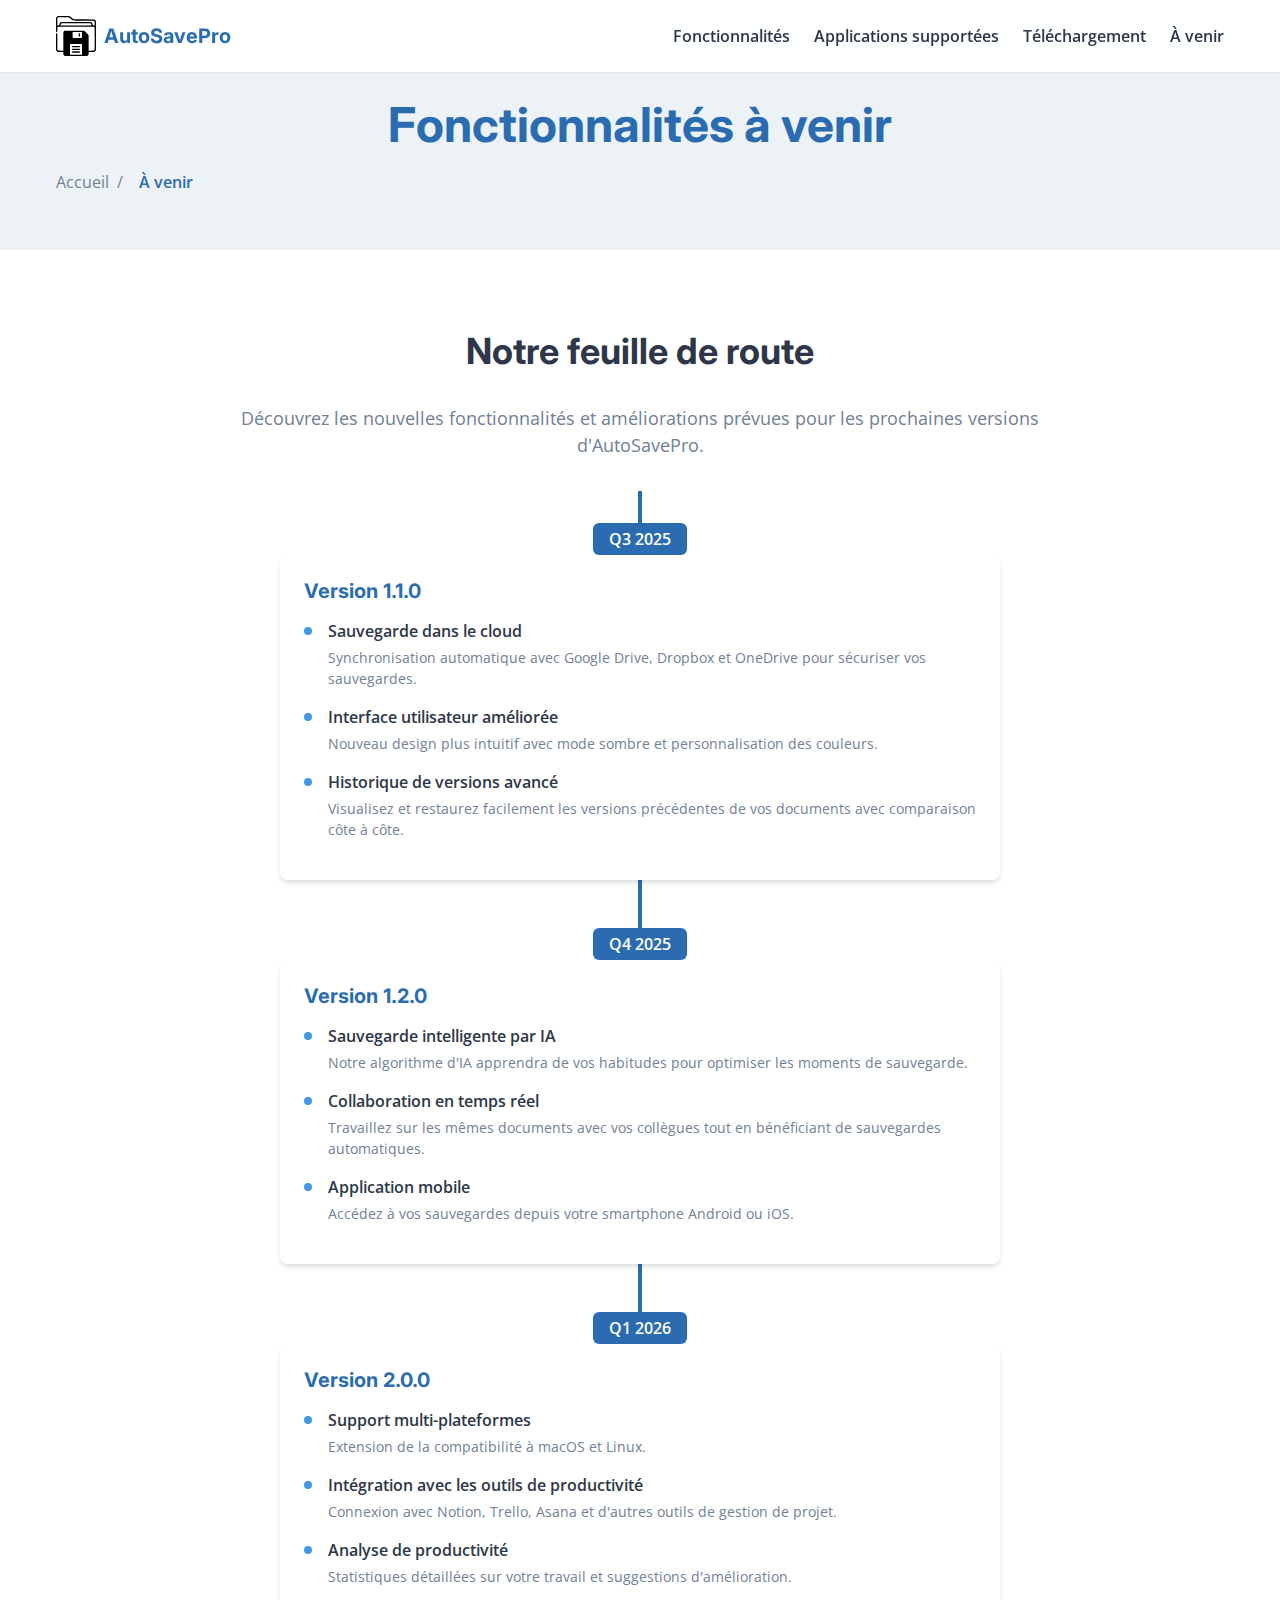
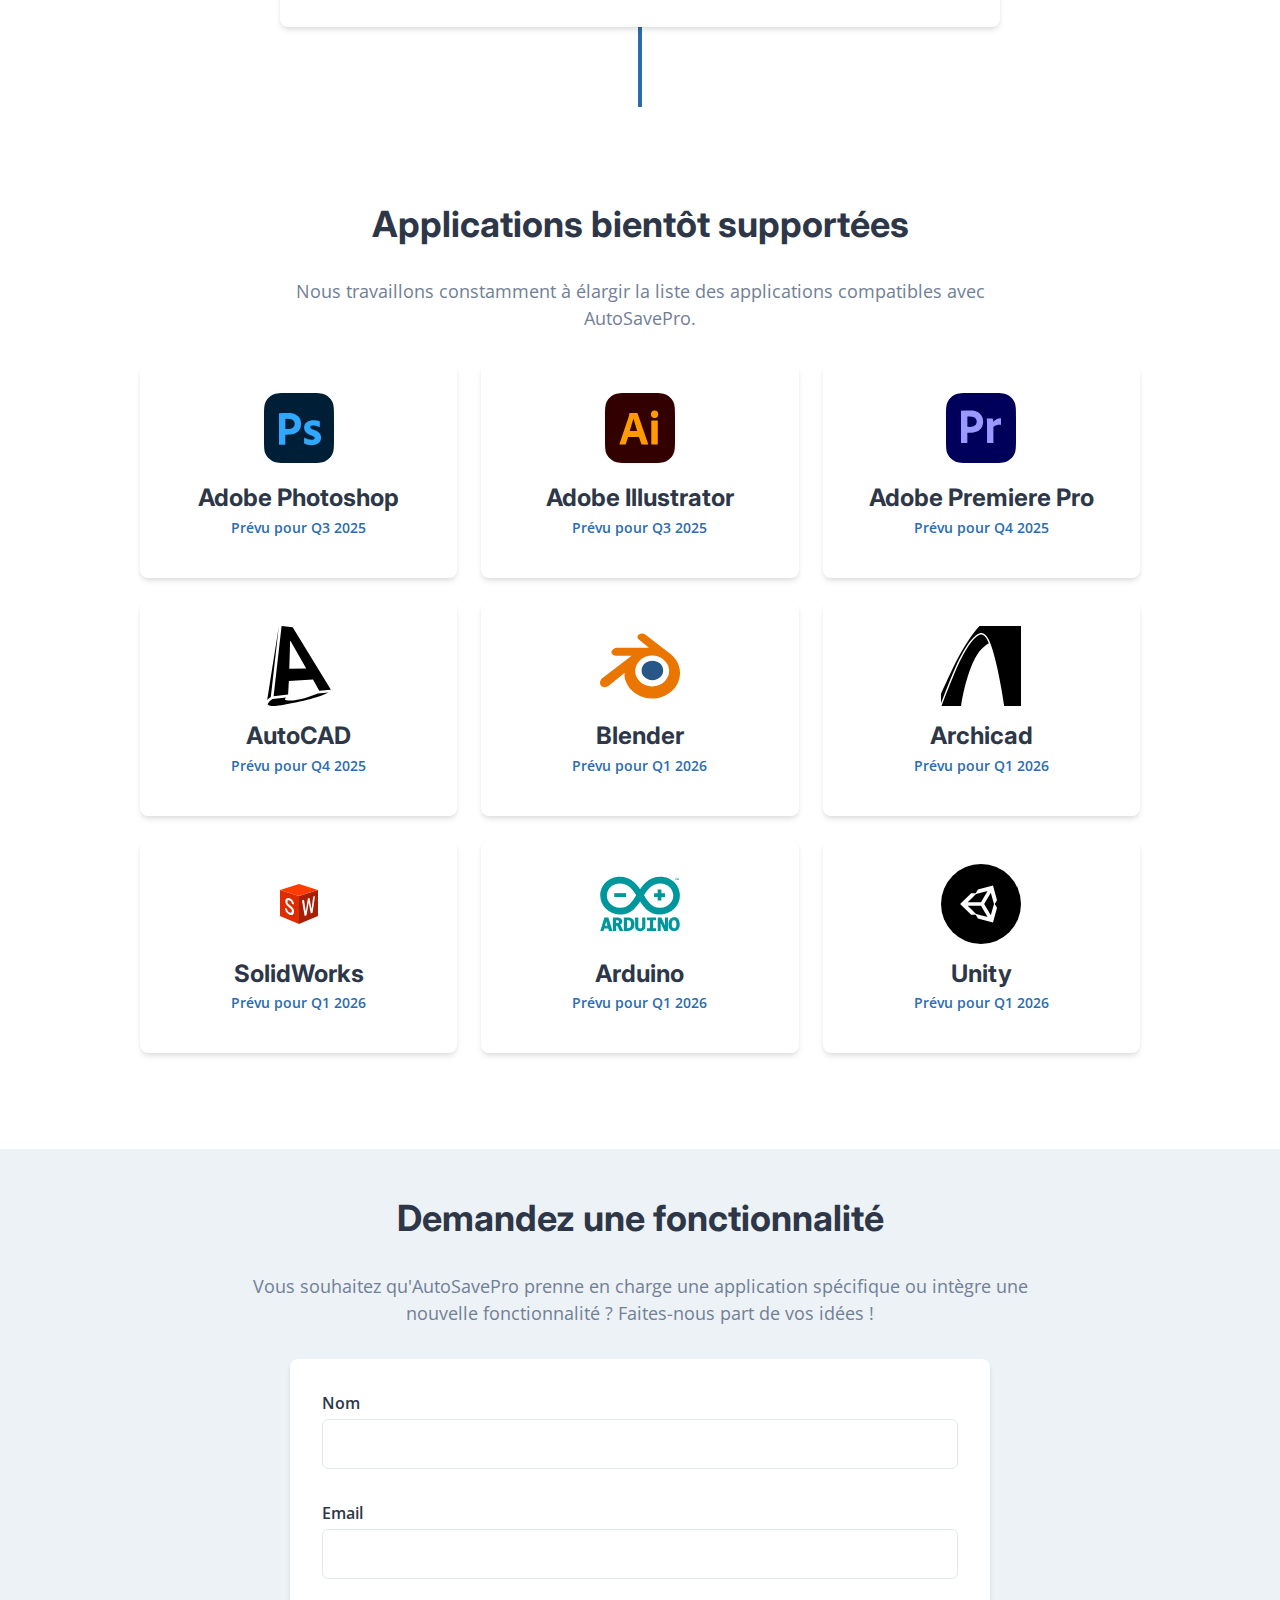
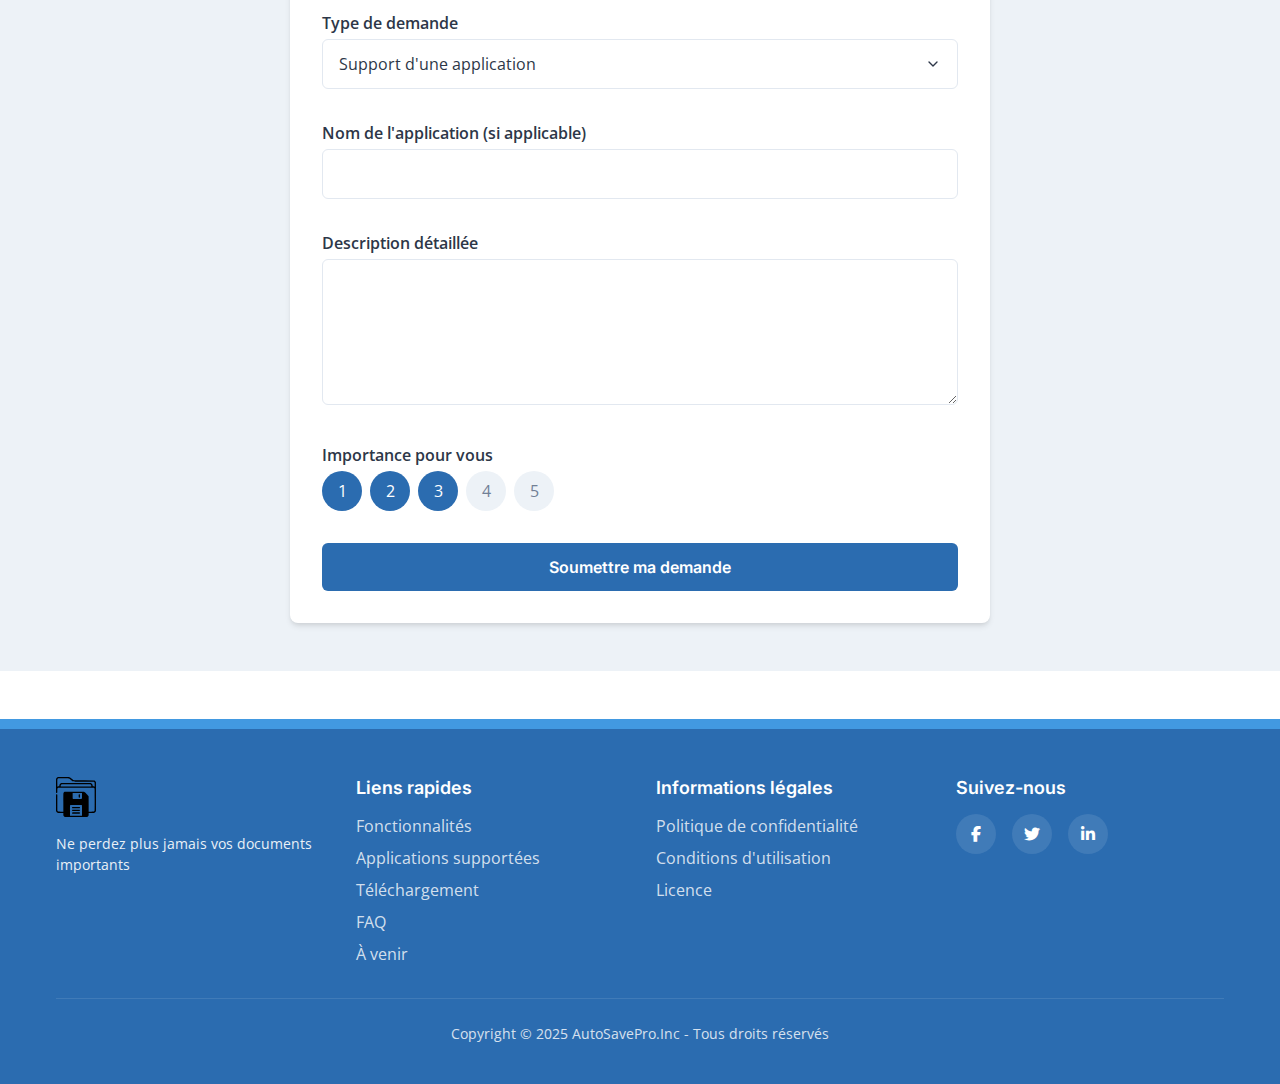
==== pages/a-venir.html @ 8294932c "Premier commit" ====
<!DOCTYPE html>
<html lang="fr">
<head>
    <meta charset="UTF-8">
    <meta name="viewport" content="width=device-width, initial-scale=1.0">
    <title>À venir - AutoSavePro</title>
    <meta name="description" content="Découvrez les futures fonctionnalités et applications supportées par AutoSavePro">
    
    <!-- Fonts -->
    <link href="https://fonts.googleapis.com/css2?family=Inter:wght@400;600;700&family=Open+Sans:wght@400;600&family=Roboto+Mono&display=swap" rel="stylesheet">
    
    <!-- Font Awesome -->
    <link rel="stylesheet" href="https://cdnjs.cloudflare.com/ajax/libs/font-awesome/6.5.1/css/all.min.css">
    
    <!-- Styles -->
    <link rel="stylesheet" href="../styles/main.css">
    
    <!-- Favicon -->
    <link rel="icon" href="../assets/images/favicon.svg" type="image/svg+xml">
    <link rel="icon" href="../assets/images/favicon.ico" sizes="any">
</head>
<body>
    <!-- Header -->
    <header class="header">
        <div class="container">
            <div class="header__logo">
                <a href="../index.html">
                    <img src="../assets/images/logo.svg" alt="AutoSavePro Logo">
                    <span class="header__logo-text">AutoSavePro</span>
                </a>
            </div>
            <nav class="header__nav">
                <ul class="header__nav-list">
                    <li class="header__nav-item"><a href="../index.html#features">Fonctionnalités</a></li>
                    <li class="header__nav-item"><a href="../index.html#apps">Applications supportées</a></li>
                    <li class="header__nav-item"><a href="../index.html#download">Téléchargement</a></li>
                    <li class="header__nav-item"><a href="a-venir.html" class="active">À venir</a></li>
                </ul>
            </nav>
            <button class="menu-toggle" aria-label="Toggle menu">
                <span></span>
                <span></span>
                <span></span>
            </button>
        </div>
    </header>

    <!-- Page Header -->
    <section class="page-header">
        <div class="container">
            <h1 class="page-title">Fonctionnalités à venir</h1>
            <nav class="breadcrumbs">
                <ul class="breadcrumbs__list">
                    <li class="breadcrumbs__item"><a href="../index.html" class="breadcrumbs__link">Accueil</a></li>
                    <li class="breadcrumbs__item"><span class="breadcrumbs__link breadcrumbs__link--active">À venir</span></li>
                </ul>
            </nav>
        </div>
    </section>

    <!-- Roadmap Section -->
    <section class="roadmap">
        <div class="container">
            <h2 class="section-title">Notre feuille de route</h2>
            <p class="roadmap__intro">Découvrez les nouvelles fonctionnalités et améliorations prévues pour les prochaines versions d'AutoSavePro.</p>
            
            <div class="timeline">
                <div class="timeline__item">
                    <div class="timeline__badge">Q3 2025</div>
                    <div class="timeline__content">
                        <h3>Version 1.1.0</h3>
                        <ul class="feature-list">
                            <li>
                                <span class="feature-list__title">Sauvegarde dans le cloud</span>
                                <p class="feature-list__description">Synchronisation automatique avec Google Drive, Dropbox et OneDrive pour sécuriser vos sauvegardes.</p>
                            </li>
                            <li>
                                <span class="feature-list__title">Interface utilisateur améliorée</span>
                                <p class="feature-list__description">Nouveau design plus intuitif avec mode sombre et personnalisation des couleurs.</p>
                            </li>
                            <li>
                                <span class="feature-list__title">Historique de versions avancé</span>
                                <p class="feature-list__description">Visualisez et restaurez facilement les versions précédentes de vos documents avec comparaison côte à côte.</p>
                            </li>
                        </ul>
                    </div>
                </div>
                
                <div class="timeline__item">
                    <div class="timeline__badge">Q4 2025</div>
                    <div class="timeline__content">
                        <h3>Version 1.2.0</h3>
                        <ul class="feature-list">
                            <li>
                                <span class="feature-list__title">Sauvegarde intelligente par IA</span>
                                <p class="feature-list__description">Notre algorithme d'IA apprendra de vos habitudes pour optimiser les moments de sauvegarde.</p>
                            </li>
                            <li>
                                <span class="feature-list__title">Collaboration en temps réel</span>
                                <p class="feature-list__description">Travaillez sur les mêmes documents avec vos collègues tout en bénéficiant de sauvegardes automatiques.</p>
                            </li>
                            <li>
                                <span class="feature-list__title">Application mobile</span>
                                <p class="feature-list__description">Accédez à vos sauvegardes depuis votre smartphone Android ou iOS.</p>
                            </li>
                        </ul>
                    </div>
                </div>
                
                <div class="timeline__item">
                    <div class="timeline__badge">Q1 2026</div>
                    <div class="timeline__content">
                        <h3>Version 2.0.0</h3>
                        <ul class="feature-list">
                            <li>
                                <span class="feature-list__title">Support multi-plateformes</span>
                                <p class="feature-list__description">Extension de la compatibilité à macOS et Linux.</p>
                            </li>
                            <li>
                                <span class="feature-list__title">Intégration avec les outils de productivité</span>
                                <p class="feature-list__description">Connexion avec Notion, Trello, Asana et d'autres outils de gestion de projet.</p>
                            </li>
                            <li>
                                <span class="feature-list__title">Analyse de productivité</span>
                                <p class="feature-list__description">Statistiques détaillées sur votre travail et suggestions d'amélioration.</p>
                            </li>
                        </ul>
                    </div>
                </div>
            </div>
        </div>
    </section>

    <!-- Future Apps Section -->
    <section class="future-apps">
        <div class="container">
            <h2 class="section-title">Applications bientôt supportées</h2>
            <p class="future-apps__intro">Nous travaillons constamment à élargir la liste des applications compatibles avec AutoSavePro.</p>
            
            <div class="app-grid">
                <div class="app-card">
                    <div class="app-card__icon">
                        <img src="../assets/icons/photoshop.svg" alt="Adobe Photoshop" onerror="this.src='../assets/icons/placeholder.svg'">
                    </div>
                    <h3 class="app-card__title">Adobe Photoshop</h3>
                    <p class="app-card__status">Prévu pour Q3 2025</p>
                </div>
                
                <div class="app-card">
                    <div class="app-card__icon">
                        <img src="../assets/icons/illustrator.svg" alt="Adobe Illustrator" onerror="this.src='../assets/icons/placeholder.svg'">
                    </div>
                    <h3 class="app-card__title">Adobe Illustrator</h3>
                    <p class="app-card__status">Prévu pour Q3 2025</p>
                </div>
                
                <div class="app-card">
                    <div class="app-card__icon">
                        <img src="../assets/icons/premiere.svg" alt="Adobe Premiere Pro" onerror="this.src='../assets/icons/placeholder.svg'">
                    </div>
                    <h3 class="app-card__title">Adobe Premiere Pro</h3>
                    <p class="app-card__status">Prévu pour Q4 2025</p>
                </div>
                
                <div class="app-card">
                    <div class="app-card__icon">
                        <img src="../assets/icons/autocad.svg" alt="AutoCAD" onerror="this.src='../assets/icons/placeholder.svg'">
                    </div>
                    <h3 class="app-card__title">AutoCAD</h3>
                    <p class="app-card__status">Prévu pour Q4 2025</p>
                </div>
                
                <div class="app-card">
                    <div class="app-card__icon">
                        <img src="../assets/icons/blender.svg" alt="Blender" onerror="this.src='../assets/icons/placeholder.svg'">
                    </div>
                    <h3 class="app-card__title">Blender</h3>
                    <p class="app-card__status">Prévu pour Q1 2026</p>
                </div>

                <div class="app-card">
                    <div class="app-card__icon">
                        <img src="../assets/icons/archicad.svg" alt="Blender" onerror="this.src='../assets/icons/placeholder.svg'">
                    </div>
                    <h3 class="app-card__title">Archicad</h3>
                    <p class="app-card__status">Prévu pour Q1 2026</p>
                </div>

                <div class="app-card">
                    <div class="app-card__icon">
                        <img src="../assets/icons/solidworks.svg" alt="Blender" onerror="this.src='../assets/icons/placeholder.svg'">
                    </div>
                    <h3 class="app-card__title">SolidWorks</h3>
                    <p class="app-card__status">Prévu pour Q1 2026</p>
                </div>
                
                <div class="app-card">
                    <div class="app-card__icon">
                        <img src="../assets/icons/arduino.svg" alt="Blender" onerror="this.src='../assets/icons/placeholder.svg'">
                    </div>
                    <h3 class="app-card__title">Arduino</h3>
                    <p class="app-card__status">Prévu pour Q1 2026</p>
                </div>

                <div class="app-card">
                    <div class="app-card__icon">
                        <img src="../assets/icons/unity.svg" alt="Unity" onerror="this.src='../assets/icons/placeholder.svg'">
                    </div>
                    <h3 class="app-card__title">Unity</h3>
                    <p class="app-card__status">Prévu pour Q1 2026</p>
                </div>
            </div>
        </div>
    </section>

    <!-- Feature Request Section -->
    <section class="feature-request">
        <div class="container">
            <h2 class="section-title">Demandez une fonctionnalité</h2>
            <p class="feature-request__intro">Vous souhaitez qu'AutoSavePro prenne en charge une application spécifique ou intègre une nouvelle fonctionnalité ? Faites-nous part de vos idées !</p>
            
            <div class="feature-request__form-container">
                <form id="featureRequestForm" class="feature-request__form" action="https://formsubmit.co/aresgnimagnon0@gmail.com" method="POST">
                    <input type="hidden" name="_next" value="https://votresite.com/merci.html">
                    <input type="hidden" name="_subject" value="Nouvelle demande de fonctionnalité - AutoSavePro">
                    <input type="hidden" name="_captcha" value="true">
                    <div class="form-group">
                        <label for="name" class="form-label">Nom</label>
                        <input type="text" id="name" name="name" class="form-input" required>
                    </div>
                    
                    <div class="form-group">
                        <label for="email" class="form-label">Email</label>
                        <input type="email" id="email" name="email" class="form-input" required>
                    </div>
                    
                    <div class="form-group">
                        <label for="requestType" class="form-label">Type de demande</label>
                        <select id="requestType" name="requestType" class="form-select">
                            <option value="app">Support d'une application</option>
                            <option value="feature">Nouvelle fonctionnalité</option>
                            <option value="improvement">Amélioration d'une fonctionnalité existante</option>
                            <option value="other">Autre</option>
                        </select>
                    </div>
                    
                    <div class="form-group">
                        <label for="appName" class="form-label">Nom de l'application (si applicable)</label>
                        <input type="text" id="appName" name="appName" class="form-input">
                    </div>
                    
                    <div class="form-group">
                        <label for="description" class="form-label">Description détaillée</label>
                        <textarea id="description" name="description" class="form-textarea" rows="5" required></textarea>
                    </div>
                    
                    <div class="form-group">
                        <label for="importance" class="form-label">Importance pour vous</label>
                        <div class="rating">
                            <input type="radio" id="star5" name="importance" value="5" class="rating__input">
                            <label for="star5" class="rating__label">5</label>
                            <input type="radio" id="star4" name="importance" value="4" class="rating__input">
                            <label for="star4" class="rating__label">4</label>
                            <input type="radio" id="star3" name="importance" value="3" class="rating__input" checked>
                            <label for="star3" class="rating__label">3</label>
                            <input type="radio" id="star2" name="importance" value="2" class="rating__input">
                            <label for="star2" class="rating__label">2</label>
                            <input type="radio" id="star1" name="importance" value="1" class="rating__input">
                            <label for="star1" class="rating__label">1</label>
                        </div>
                    </div>
                    
                    <button type="submit" class="button button--primary">Soumettre ma demande</button>
                </form>
            </div>
        </div>
    </section>

     <!-- Footer -->
     <footer class="footer">
        <div class="container">
            <div class="footer__grid">
                <div class="footer__brand">
                    <img src="../assets/images/logo.svg" alt="AutoSavePro Logo" class="footer__logo">
                    <p class="footer__tagline">Ne perdez plus jamais vos documents importants</p>
                </div>
                <div class="footer__links">
                    <h3 class="footer__title">Liens rapides</h3>
                    <ul class="footer__list">
                        <li><a href="../index.html#features">Fonctionnalités</a></li>
                        <li><a href="../index.html#apps">Applications supportées</a></li>
                        <li><a href="../index.html#download">Téléchargement</a></li>
                        <li><a href="faq.html">FAQ</a></li>
                        <li><a href="a-venir.html">À venir</a></li>
                    </ul>
                </div>
                <div class="footer__legal">
                    <h3 class="footer__title">Informations légales</h3>
                    <ul class="footer__list">
                        <li><a href="privacy-policy.html">Politique de confidentialité</a></li>
                        <li><a href="terms.html">Conditions d'utilisation</a></li>
                        <li><a href="license.html">Licence</a></li>
                    </ul>
                </div>
                <div class="footer__social">
                    <h3 class="footer__title">Suivez-nous</h3>
                    <div class="social-links">
                        <a href="#" class="social-link" aria-label="Facebook">
                            <i class="fab fa-facebook-f"></i>
                        </a>
                        <a href="#" class="social-link" aria-label="Twitter">
                            <i class="fab fa-twitter"></i>
                        </a>
                        <a href="#" class="social-link" aria-label="LinkedIn">
                            <i class="fab fa-linkedin-in"></i>
                        </a>
                    </div>
                </div>
            </div>
            <div class="footer__bottom">
                <p class="footer__copyright">Copyright © 2025 AutoSavePro.Inc - Tous droits réservés</p>
            </div>
        </div>
    </footer>

    <!-- Scripts -->
    <script type="module" src="../scripts/main.js"></script>
    <script>
        document.addEventListener('DOMContentLoaded', function() {
            // Form validation
            const form = document.getElementById('featureRequestForm');
            
            if (form) {
                form.addEventListener('submit', function(e) {
                    e.preventDefault();
                    
                    // Simple validation
                    let isValid = true;
                    const requiredFields = form.querySelectorAll('[required]');
                    
                    requiredFields.forEach(field => {
                        if (!field.value.trim()) {
                            isValid = false;
                            field.classList.add('is-invalid');
                        } else {
                            field.classList.remove('is-invalid');
                        }
                    });
                    
                    if (isValid) {
                        // Simulate form submission
                        const submitButton = form.querySelector('button[type="submit"]');
                        submitButton.disabled = true;
                        submitButton.textContent = 'Envoi en cours...';
                        
                        setTimeout(() => {
                            // Show success message
                            const formContainer = form.parentElement;
                            formContainer.innerHTML = `
                                <div class="success-message">
                                    <h3>Merci pour votre suggestion !</h3>
                                    <p>Nous avons bien reçu votre demande et l'étudierons avec attention.</p>
                                    <p>Notre équipe pourrait vous contacter pour plus de détails si nécessaire.</p>
                                </div>
                            `;
                        }, 1500);
                    }
                });
                
                // Clear validation on input
                form.querySelectorAll('input, textarea, select').forEach(field => {
                    field.addEventListener('input', function() {
                        this.classList.remove('is-invalid');
                    });
                });
                
                // Show/hide app name field based on request type
                const requestTypeSelect = document.getElementById('requestType');
                const appNameGroup = document.getElementById('appName').closest('.form-group');
                
                requestTypeSelect.addEventListener('change', function() {
                    if (this.value === 'app') {
                        appNameGroup.style.display = 'block';
                    } else {
                        appNameGroup.style.display = 'none';
                    }
                });
                
                // Trigger initial state
                requestTypeSelect.dispatchEvent(new Event('change'));
            }
        });
    </script>
</body>
</html>
---- styles/main.css ----
/* Main CSS file */

/* Base imports */
@import 'base/_reset.css';
@import 'base/_variables.css';
@import 'base/_typography.css';
@import 'base/_animations.css';

/* Components imports */
@import 'components/_buttons.css';
@import 'components/_cards.css';
@import 'components/_navigation.css';
@import 'components/_forms.css';

/* Layouts imports */
@import 'layouts/_header.css';
@import 'layouts/_footer.css';
@import 'layouts/_grid.css';
@import 'layouts/_sections.css';

/* Pages imports */
@import 'pages/_home.css';
@import 'pages/_faq.css';
@import 'pages/_a-venir.css';

/* Responsive styles - Ces styles prennent priorité */
@import 'responsive.css';
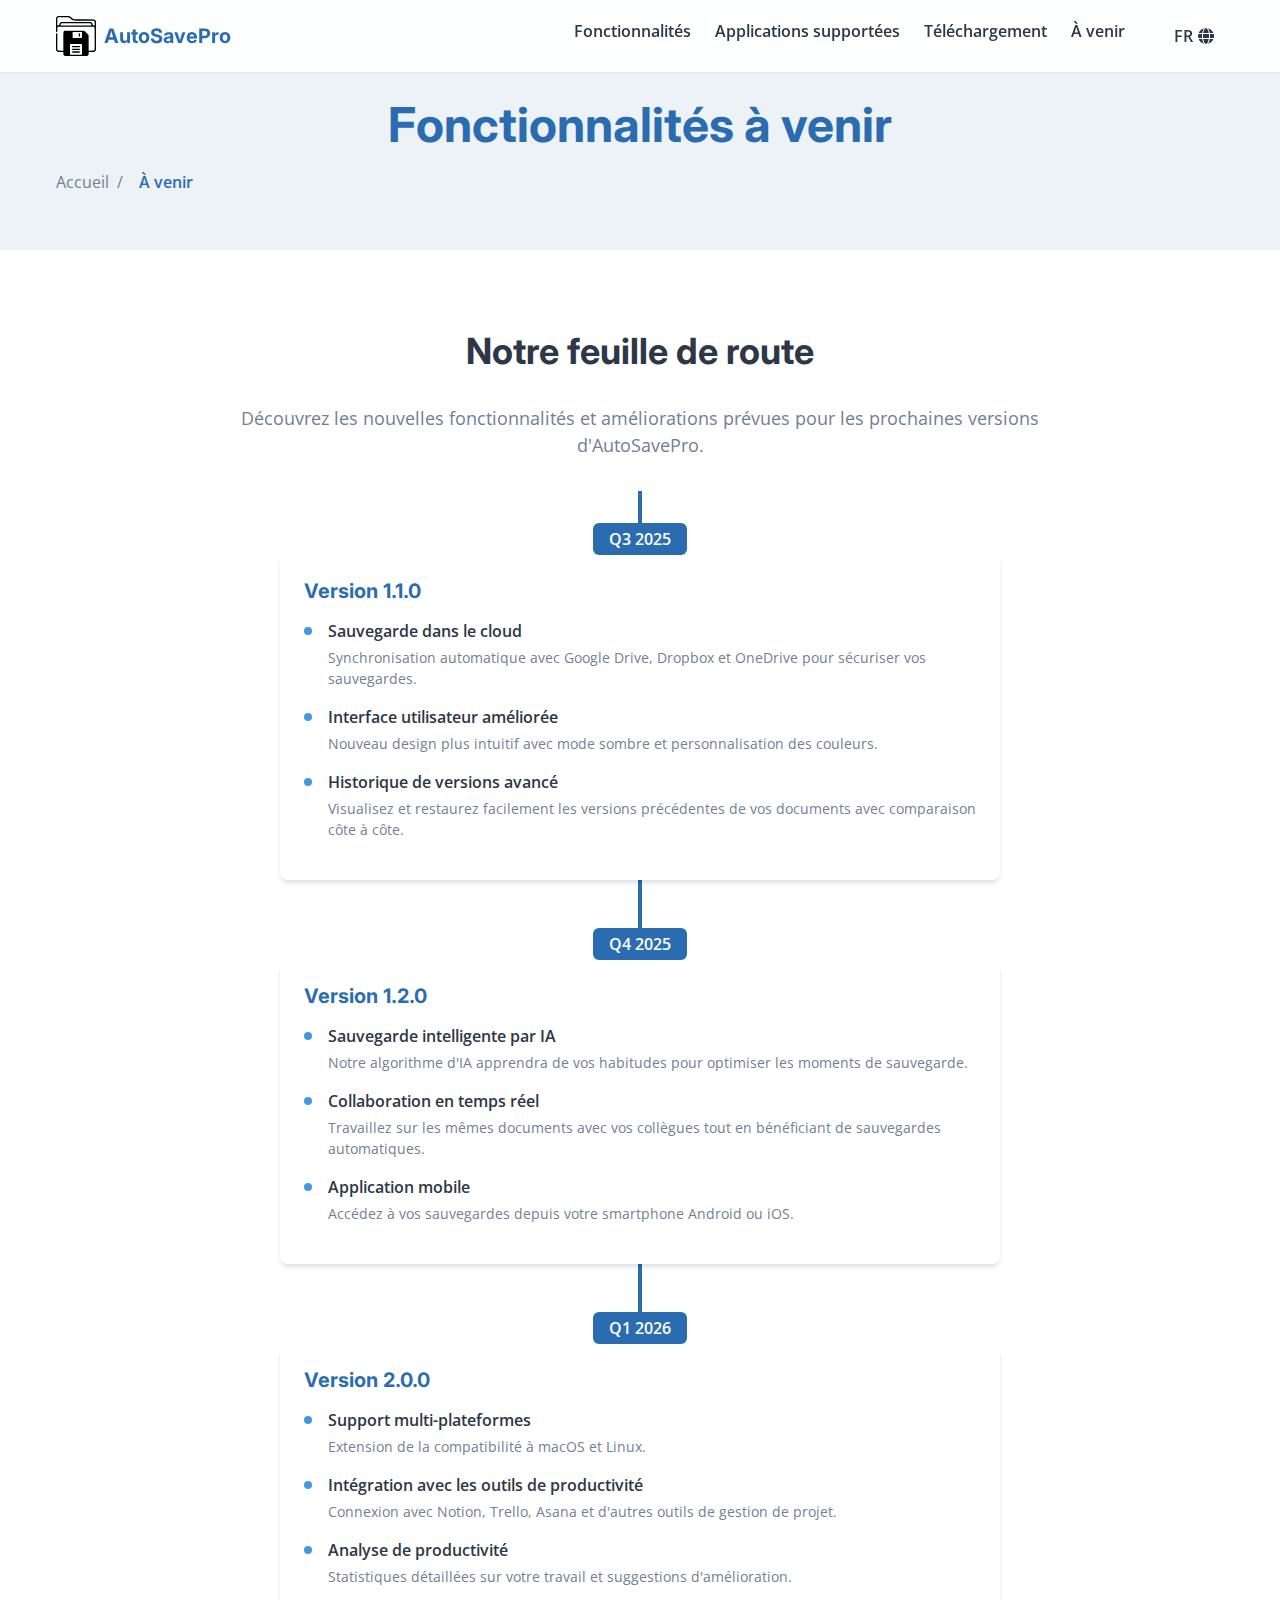
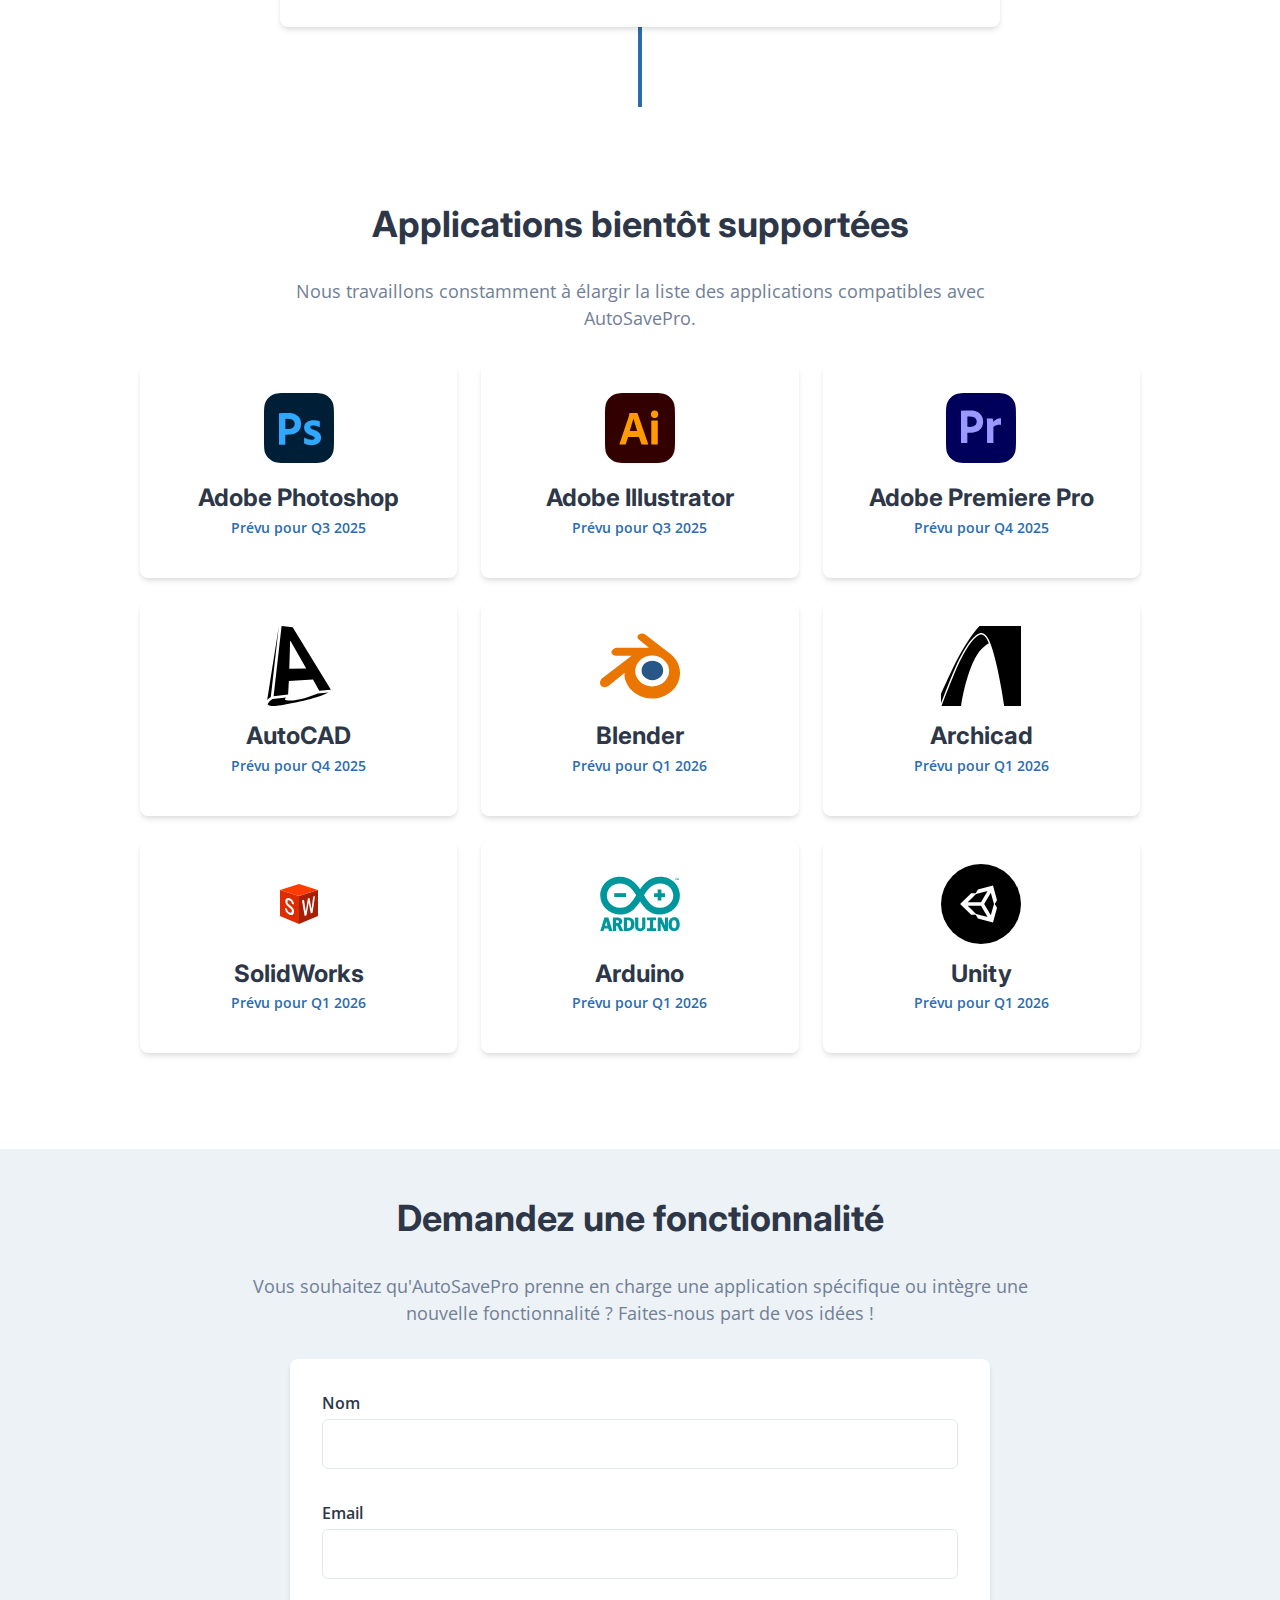
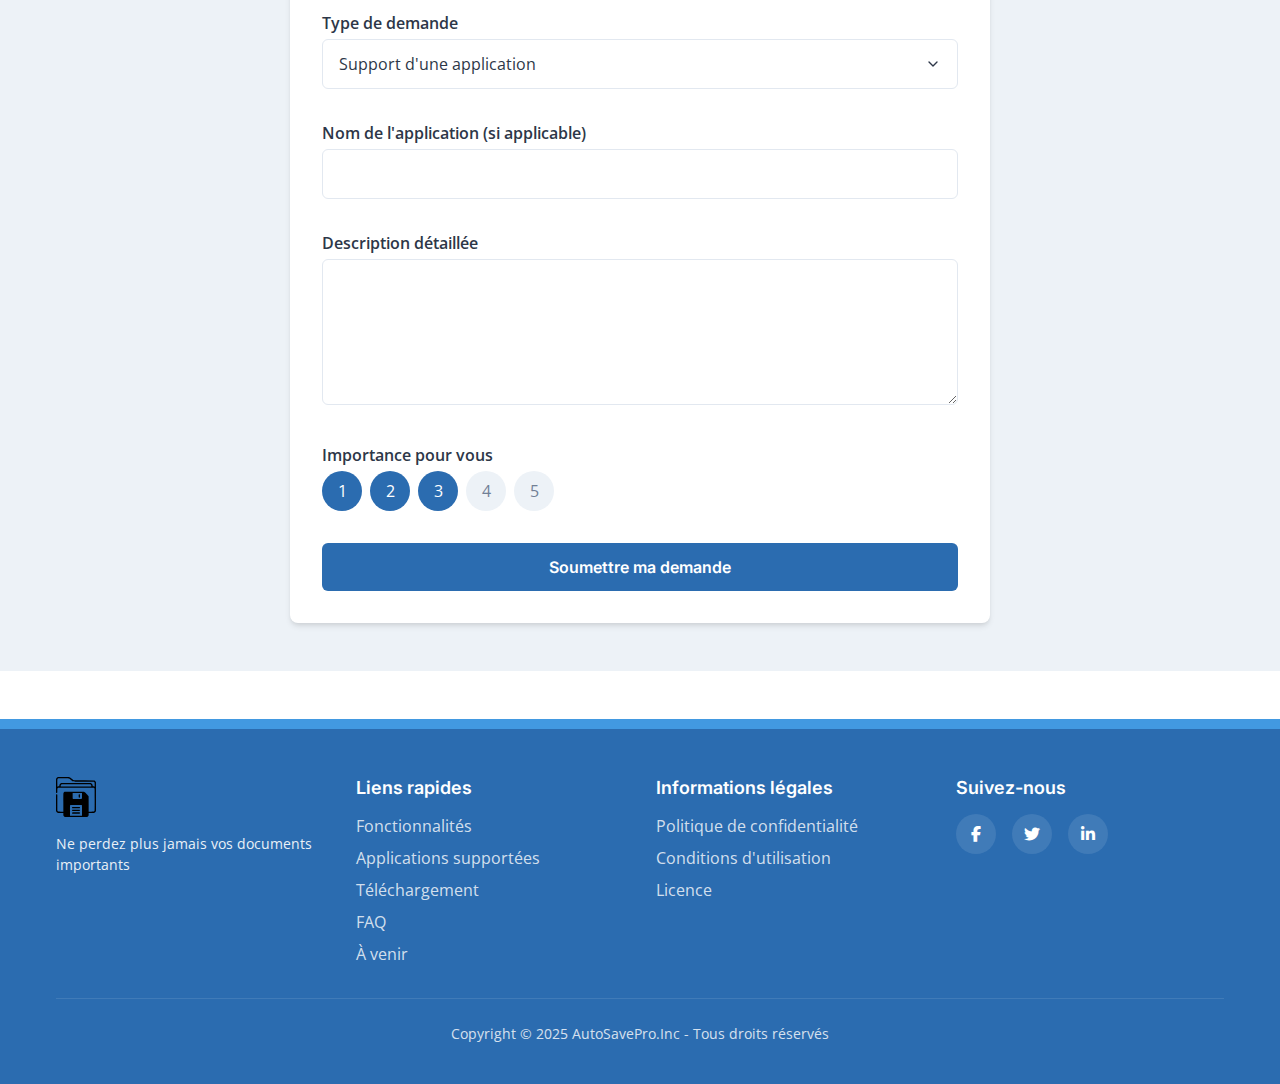
==== commit 6b62551d: "feat: add language selector and styles for multilingual support" ====
--- a/pages/a-venir.html
+++ b/pages/a-venir.html
@@ -35,6 +35,16 @@
                     <li class="header__nav-item"><a href="../index.html#apps">Applications supportées</a></li>
                     <li class="header__nav-item"><a href="../index.html#download">Téléchargement</a></li>
                     <li class="header__nav-item"><a href="a-venir.html" class="active">À venir</a></li>
+                    <li class="header__nav-item language-selector">
+                        <button id="language-toggle" class="language-toggle">
+                            <span class="current-language">FR</span>
+                            <i class="fas fa-globe"></i>
+                        </button>
+                        <div class="language-dropdown">
+                            <a href="#" data-lang="fr" class="active">Français</a>
+                            <a href="#" data-lang="en">English</a>
+                        </div>
+                    </li>
                 </ul>
             </nav>
             <button class="menu-toggle" aria-label="Toggle menu">
--- a/styles/main.css
+++ b/styles/main.css
@@ -24,4 +24,84 @@
 @import 'pages/_a-venir.css';
 
 /* Responsive styles - Ces styles prennent priorité */
-@import 'responsive.css'; +@import 'responsive.css';
+
+/* Ajout des styles pour le sélecteur de langue */
+.language-selector {
+    position: relative;
+    margin-left: 15px;
+}
+
+.language-toggle {
+    display: flex;
+    align-items: center;
+    background: none;
+    border: none;
+    cursor: pointer;
+    padding: 5px 10px;
+    font-size: 16px;
+    color: var(--color-text, #333);
+    border-radius: 4px;
+    transition: all 0.3s ease;
+}
+
+.language-toggle:hover {
+    background-color: rgba(0, 0, 0, 0.05);
+}
+
+.language-toggle .current-language {
+    margin-right: 5px;
+    font-weight: 600;
+}
+
+.language-dropdown {
+    position: absolute;
+    top: 100%;
+    right: 0;
+    background-color: white;
+    box-shadow: 0 4px 12px rgba(0, 0, 0, 0.1);
+    border-radius: 4px;
+    padding: 5px 0;
+    min-width: 120px;
+    display: none;
+    z-index: 100;
+}
+
+.language-dropdown.show {
+    display: block;
+}
+
+.language-dropdown a {
+    display: block;
+    padding: 8px 15px;
+    text-decoration: none;
+    color: var(--color-text, #333);
+    transition: all 0.2s ease;
+}
+
+.language-dropdown a:hover {
+    background-color: rgba(0, 0, 0, 0.05);
+}
+
+.language-dropdown a.active {
+    font-weight: bold;
+    background-color: rgba(0, 0, 0, 0.05);
+}
+
+/* Styles responsifs pour le sélecteur de langue */
+@media (max-width: 768px) {
+    .language-selector {
+        margin-top: 15px;
+        margin-left: 0;
+    }
+    
+    .language-toggle {
+        padding: 8px 12px;
+    }
+    
+    .language-dropdown {
+        width: 100%;
+        position: static;
+        margin-top: 5px;
+    }
+} 